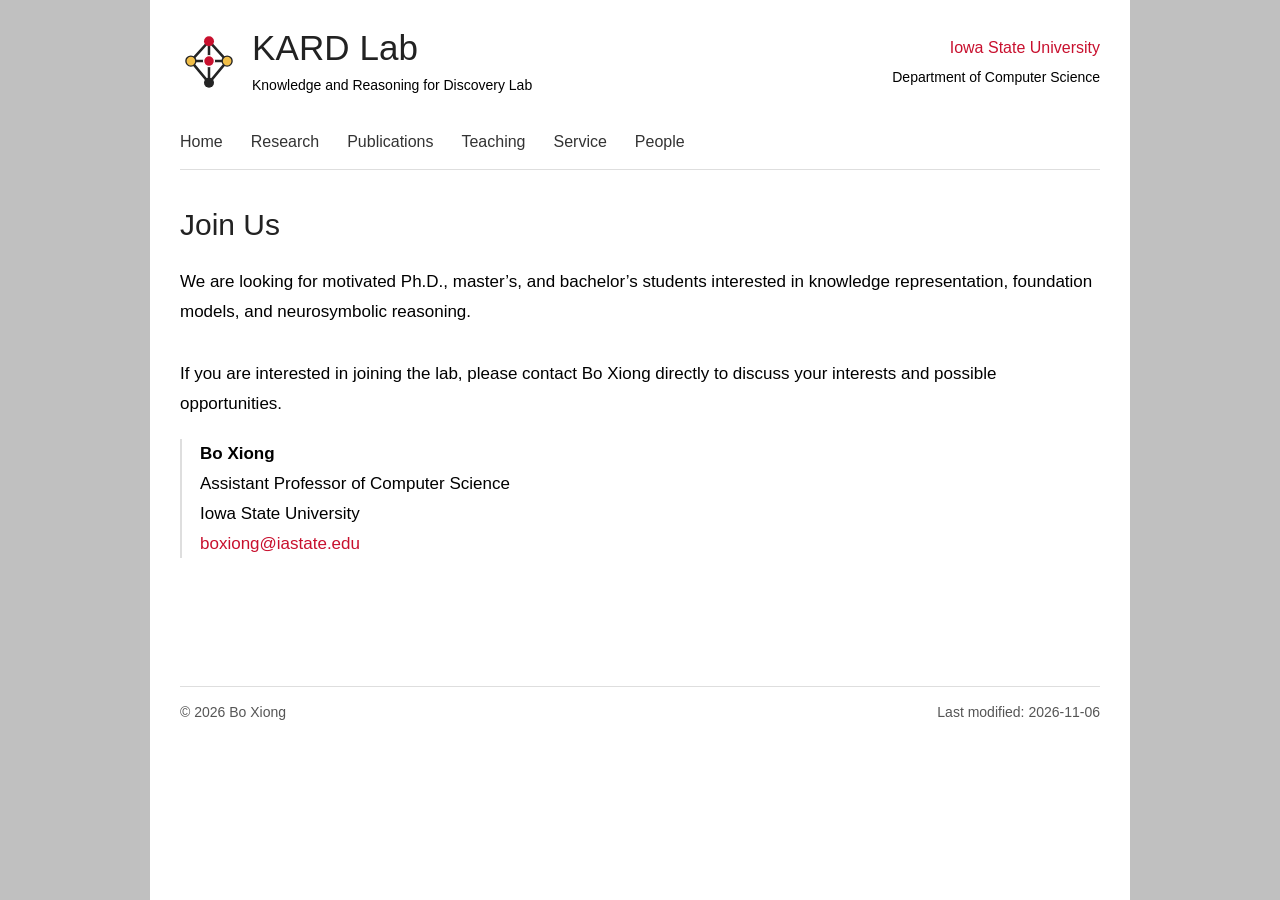
==== join.html @ 3be99595 "Open external links in new tabs while keeping internal navigation in place" ====
<!doctype html>
<html lang="en"><head>
<meta charset="utf-8"><meta name="viewport" content="width=device-width, initial-scale=1">
<title>Join Us | KARD Lab</title>
<meta name="description" content="Knowledge and Reasoning for Discovery Lab at Iowa State University. Research in semantics and knowledge representation, neurosymbolic and explainable reasoning, and reliable AI agents.">
<meta name="theme-color" content="#ffffff"><meta property="og:title" content="Join Us | KARD Lab"><meta property="og:type" content="website"><meta property="og:description" content="Knowledge and Reasoning for Discovery Lab · Iowa State University">
<link rel="icon" type="image/svg+xml" href="kard-knowledge-mark.svg"><link rel="stylesheet" href="style.css">
</head><body>
<a class="skip-link" href="#main">Skip to content</a>
<div class="site-wrap">
<header class="site-header">
<div class="header-top"><a class="lab-identity" href="index.html" aria-label="KARD Lab home"><img src="kard-knowledge-mark.svg" width="58" height="58" alt=""><div><span class="lab-name">KARD Lab</span><span class="lab-full-name">Knowledge and Reasoning for Discovery Lab</span></div></a><div class="university"><a href="https://www.iastate.edu/" target="_blank" rel="noopener noreferrer">Iowa State University</a><span>Department of Computer Science</span></div></div>

<nav class="main-nav" id="main-nav" aria-label="Main navigation"><a href="index.html">Home</a><a href="research.html">Research</a><a href="publications.html">Publications</a><a href="teaching.html">Teaching</a><a href="service.html">Service</a><a href="people.html">People</a></nav>
</header>
<main id="main">
<h1>Join Us</h1><p class="page-intro">We are looking for motivated Ph.D., master’s, and bachelor’s students interested in knowledge representation, foundation models, and neurosymbolic reasoning.</p>

<section><p>If you are interested in joining the lab, please contact Bo Xiong directly to discuss your interests and possible opportunities.</p><p class="contact-block"><strong>Bo Xiong</strong><br>Assistant Professor of Computer Science<br>Iowa State University<br><a href="mailto:boxiong@iastate.edu">boxiong@iastate.edu</a></p></section>
</main>
<footer class="site-footer"><div class="footer-bottom"><span>© 2026 Bo Xiong</span><span>Last modified: <time datetime="2026-11-06">2026-11-06</time></span></div></footer>
</div>
</body></html>
---- style.css ----
:root{--text:#454545;--heading:#303030;--link:#C8102E;--line:#e5e5e5;--muted:#666;--gold:#F1BE48}*{box-sizing:border-box}html{scroll-padding-top:24px}body{margin:0;border-top:4px solid var(--link);background:#fff;color:var(--text);font-family:'Segoe UI',Arial,Helvetica,sans-serif;font-size:17px;line-height:1.75;-webkit-font-smoothing:antialiased}a{color:var(--link);text-decoration:none;text-underline-offset:3px}a:hover{text-decoration:underline}a:focus-visible{outline:2px solid var(--link);outline-offset:5px}.site-wrap{width:min(100% - 48px,920px);margin:0 auto}.site-header{padding-top:28px}.header-top{display:flex;align-items:center;justify-content:space-between;gap:26px;padding-bottom:22px}.lab-identity{display:flex;align-items:center;gap:14px;color:var(--heading)}.lab-identity:hover{text-decoration:none}.lab-identity img{width:58px;height:58px;border-radius:2px;flex-shrink:0}.lab-identity>div{display:flex;flex-direction:column}.lab-name{font-size:35px;font-weight:400;line-height:1.15;letter-spacing:.1px}.lab-full-name{font-size:14px;line-height:1.5;color:#5b5b5b;margin-top:7px;max-width:350px}.university{display:flex;flex-direction:column;text-align:right;gap:3px;white-space:nowrap}.university>a{font-size:16px;font-weight:400;color:var(--link)}.university>span{font-size:14px;color:#666}.main-nav{display:flex;align-items:center;gap:30px;border-bottom:1px solid var(--line);padding:0 0 14px;margin-bottom:0;flex-wrap:wrap}.main-nav a{font-size:16px;color:#444;padding:5px 0}.main-nav a[aria-current=page],.main-nav a:hover{color:var(--link);text-decoration:none}.main-nav a[aria-current=page]{font-weight:500;border-bottom:2px solid var(--gold);margin-bottom:-2px}.main-nav a:hover{color:#7C2529}main{padding:34px 0 46px;min-height:calc(100vh - 390px)}h1,h2,h3{color:var(--heading);font-weight:500;line-height:1.4;margin-top:0}h1{font-size:30px;margin-bottom:21px}h2{font-size:25px;margin-bottom:20px}h3{font-size:22px;margin-bottom:12px}p{margin:0 0 19px}strong{font-weight:600}section+section{margin-top:35px}ul,ol{padding-left:23px;margin:12px 0 23px}li{margin:7px 0}.home-content{padding-top:0}.lab-banner{margin:0 0 32px;line-height:0}.lab-banner img{width:100%;height:auto;display:block}.home-about h1{font-size:27px;font-weight:500;margin-bottom:16px}.home-about p{font-size:17px;line-height:1.8}.highlighted-research{margin-top:38px;padding-top:29px;border-top:1px solid var(--line)}.center-heading{text-align:center;font-size:25px;font-weight:600;letter-spacing:.4px;margin-bottom:29px;text-transform:uppercase}.center-heading::after{content:'';display:block;width:38px;height:2px;background:var(--gold);margin:13px auto 0}.research-highlights{display:grid;grid-template-columns:repeat(3,minmax(0,1fr));gap:25px}.research-highlights article{display:flex;flex-direction:column;align-items:flex-start}.research-image{display:block;width:100%;line-height:0;margin-bottom:19px}.research-image img{width:100%;height:auto;display:block}.research-highlights h3{font-size:21px;font-weight:500;line-height:1.4;margin-bottom:15px}.research-highlights h3 a{color:#333}.research-highlights p{font-size:16px;line-height:1.8;margin-bottom:15px}.read-more{font-size:14px;text-transform:uppercase;letter-spacing:.15px}.read-more:hover,.publication-title:hover{color:#7C2529}.research-highlights .read-more{margin-top:auto}.home-updates{border-top:1px solid var(--line);margin-top:38px;padding-top:29px;display:grid;grid-template-columns:1fr;gap:33px}.home-updates>section+section{margin-top:0;border-top:1px solid var(--line);padding-top:29px}.home-updates h2{font-size:25px;margin-bottom:22px}.news-list{padding:0;list-style:none;margin:0}.news-list li{display:grid;grid-template-columns:86px minmax(0,1fr);gap:15px;font-size:16px;line-height:1.75;margin:0 0 17px}.news-list time{font-size:15px;color:#666;white-space:nowrap;padding-top:1px}.section-note{font-size:15px;color:#666;margin-top:-11px;margin-bottom:20px}.publication-list{padding:0;list-style:none;margin:0}.publication{margin:0 0 25px}.publication-title{font-size:17px;font-weight:500;line-height:1.65;color:#333}.publication-title:hover{color:var(--link)}.publication-meta{display:flex;align-items:center;gap:17px;margin:7px 0 0;font-size:15px;color:#666}.publication-meta span{font-style:italic}.publication-meta a{font-size:15px}.authors{font-size:16px;color:#606060;margin:7px 0 0;line-height:1.8}.authors strong{font-weight:500;color:#444}.full .publication-title{font-size:18px}.full .publication{margin-bottom:30px}.year-heading{font-size:25px;border-bottom:1px solid var(--line);padding-bottom:9px;margin-bottom:25px}.page-intro{max-width:100%;margin-bottom:32px}.research-section{max-width:100%}.research-section h2{font-size:24px;padding-bottom:10px;border-bottom:1px solid var(--line)}.research-section ul{font-size:17px}.related-links{font-size:16px;border-top:1px solid var(--line);padding-top:19px;margin-top:31px}.faculty{display:grid;grid-template-columns:160px minmax(0,1fr);gap:30px;margin-top:24px}.portrait{width:160px;height:205px;object-fit:cover;object-position:50% 25%}.faculty-details h3{font-size:26px;margin-bottom:9px}.role{font-size:16px;color:#666;line-height:1.75;margin-bottom:18px}.faculty-details>p:not(.role):not(.profile-links){font-size:17px}.profile-links{display:flex;gap:15px;font-size:15px;margin:21px 0 0;flex-wrap:wrap}.profile-links>span{color:#888}.people-joining{border-top:1px solid var(--line);padding-top:27px;margin-top:36px}.contact-block{font-size:17px;border-left:2px solid #dedede;padding-left:18px;margin-top:21px}.site-footer{border-top:1px solid var(--line);margin-top:6px;color:#666}.footer-information{display:grid;grid-template-columns:1.4fr 1fr .8fr;gap:26px;padding:28px 0 23px}.footer-information h2{font-size:18px;font-weight:500;color:#7C2529;margin-bottom:11px}.footer-information p{font-size:14px;line-height:1.9;margin-bottom:0}.footer-information a{color:#7C2529}.footer-bottom{padding:15px 0 20px;border-top:1px solid #efefef;font-size:14px;color:#707070}.skip-link{position:absolute;top:-100px;left:15px;background:#fff;padding:8px;z-index:20}.skip-link:focus{top:10px}
@media(max-width:800px){.site-wrap{width:calc(100% - 40px)}.header-top{gap:20px;align-items:flex-start;flex-wrap:wrap}.university{white-space:normal}.lab-full-name{max-width:310px}.university>a{font-size:15px}.university>span{font-size:14px}.research-highlights{grid-template-columns:1fr;gap:31px}.research-highlights article{display:grid;grid-template-columns:210px minmax(0,1fr);column-gap:23px;align-items:start}.research-image{grid-column:1;grid-row:1/4;margin:0}.research-highlights h3{grid-column:2;margin-bottom:10px}.research-highlights p{grid-column:2;margin-bottom:13px}.research-highlights .read-more{grid-column:2;margin-top:0}.footer-information{grid-template-columns:1.4fr 1fr;gap:25px}.footer-information>div:last-child{grid-column:1/-1}}
@media(max-width:620px){body{font-size:16px}.site-wrap{width:calc(100% - 36px)}.site-header{padding-top:22px}.header-top{gap:14px;flex-wrap:wrap;padding-bottom:17px}.lab-identity{gap:12px;align-items:flex-start}.lab-identity img{width:48px;height:48px;margin-top:3px}.lab-name{font-size:30px}.lab-full-name{font-size:14px;line-height:1.5;margin-top:6px;max-width:none}.university{width:100%;text-align:left;margin-left:60px;margin-top:-4px}.university>a{font-size:15px}.university>span{font-size:14px;display:block}.main-nav{gap:11px 21px;flex-wrap:wrap;padding-bottom:13px}.main-nav a{font-size:16px;padding:5px 0}main{padding:27px 0 34px}h1{font-size:27px}h2{font-size:24px}.home-content{padding-top:0}.lab-banner{margin:0 0 26px}.home-about h1{font-size:25px}.home-about p{font-size:16px;line-height:1.85}.highlighted-research{margin-top:30px;padding-top:26px}.center-heading{font-size:23px;margin-bottom:26px}.research-highlights{grid-template-columns:1fr;gap:34px}.research-highlights article{display:block}.research-image{max-width:440px;margin-bottom:16px}.research-highlights h3{font-size:22px;margin-bottom:12px}.research-highlights p{font-size:16px;line-height:1.8;margin-bottom:14px}.read-more{font-size:14px}.home-updates{gap:30px;margin-top:31px;padding-top:26px}.home-updates>section+section{padding-top:28px}.home-updates h2{font-size:24px}.news-list li{grid-template-columns:76px minmax(0,1fr);gap:12px;font-size:16px;margin-bottom:17px}.news-list time{font-size:14px}.publication-title{font-size:17px}.publication-meta,.publication-meta a{font-size:15px}.faculty{display:flow-root}.portrait{float:right;width:110px;height:142px;margin:0 0 16px 20px}.faculty-details h3{font-size:25px}.faculty-details>p:not(.role):not(.profile-links){font-size:16px}.role{font-size:16px}.profile-links{clear:both;font-size:15px;gap:12px}.research-section h2{font-size:23px}.research-section ul{font-size:16px}.full .publication-title{font-size:18px}.authors{font-size:16px}.footer-information{grid-template-columns:1fr;gap:24px;padding-top:26px}.footer-information>div:last-child{grid-column:auto}.footer-information h2{font-size:18px}.footer-information p,.footer-bottom{font-size:14px}.page-intro{margin-bottom:27px}}
.research-image img{aspect-ratio:12 / 7;object-fit:cover}

/* Plain white background, black text, ISU red emphasis. */
html,body{background:#fff;color:#000}:root{--text:#000;--heading:#000;--muted:#000;--link:#C8102E}h1,h2,h3,.lab-name,.lab-full-name,.university>span,.main-nav a,.research-highlights h3 a,.news-list time,.section-note,.publication-title,.publication-meta,.authors,.authors strong,.role,.profile-links>span,.site-footer,.footer-information h2,.footer-information p,.footer-bottom{color:#000}.main-nav a[aria-current=page],.main-nav a:hover,.university>a,.footer-information a,.publication-meta a,.profile-links a,a{color:#C8102E}.read-more:hover,.publication-title:hover{color:#7C2529}
/* White academic page on a gray surround. */
html{background:#e5e5e5}body{max-width:980px;margin:0 auto;padding:0 30px;min-height:100vh;background:#fff}.site-wrap{width:100%;max-width:920px}.pi-profile{display:grid;grid-template-columns:160px 1fr;gap:30px;align-items:center;margin:0 0 28px}.pi-portrait{width:160px;height:205px;object-fit:cover;object-position:center 25%}.pi-profile h1{margin:0 0 12px;font-size:30px}.pi-profile p{margin-bottom:12px}.pi-contact{font-size:16px}.pi-home h2{font-size:24px;text-transform:none;text-align:left;border-bottom:1px solid #ddd;padding-bottom:7px;margin-bottom:16px}.pi-home section+section{margin-top:27px}.pi-home .home-updates{margin-top:27px;padding-top:0;border-top:0}.pi-recruiting strong{color:#C8102E}.pi-home .news-list li{margin-bottom:13px}.lab-content .lab-banner{margin-bottom:25px}
@media(max-width:800px){.site-wrap{width:100%}body{padding:0 24px}}
@media(max-width:620px){body{padding:0 18px}.site-wrap{width:100%}.pi-profile{grid-template-columns:110px minmax(0,1fr);gap:20px;align-items:start}.pi-portrait{width:110px;height:145px}.pi-profile h1{font-size:27px}.pi-profile p,.pi-contact{font-size:15px}.university{margin-left:0}.pi-home h2{font-size:23px}}
.lab-content .center-heading{text-align:left;text-transform:none;letter-spacing:0;font-weight:500}.lab-content .center-heading::after{display:none}.lab-content .highlighted-research{margin-top:28px;padding-top:0;border-top:0}.lab-people{margin-top:32px;padding-top:25px;border-top:1px solid #ddd}.lab-people h2{font-size:24px;margin-bottom:16px}.lab-people .section-note{margin-top:0;font-size:16px}.lab-recruiting{margin-top:24px}
/* Reference background neutrals with ISU cardinal and gold accents. */
:root{--text:#000000;--heading:#222222;--link:#C8102E;--muted:#7e7e7e;--line:#aaaaaa}html{background:#C0C0C0}body{background:#FFFFFF;color:#000000;border-top:0}h1,h2,h3,.lab-name{color:#222222}.lab-full-name,.university>span,.news-list time,.publication-meta,.authors,.role,.section-note,.footer-information p{color:#000000}a,.university>a,.research-highlights h3 a,.publication-title,.publication-meta a,.profile-links a,.footer-information a{color:#C8102E}a:hover,.university>a:hover,.research-highlights h3 a:hover,.publication-title:hover,.read-more:hover{color:#7C2529}.main-nav{background:#C8102E;border:0;padding:8px 15px;gap:23px}.main-nav a,.main-nav a[aria-current=page]{color:#FFFFFF;border-bottom:0;margin:0;font-size:16px}.main-nav a:hover{color:#7C2529}.main-nav a[aria-current=page]{text-decoration:underline;text-underline-offset:5px}.footer-bottom{background:#C8102E;color:#CCCCCC;padding:8px 13px;border:0}.pi-recruiting strong{color:#C8102E}.pi-home h2,.research-section h2,.year-heading{border-color:#AAAAAA}.center-heading::after{background:#AAAAAA}.academic-list{padding-left:24px}.academic-list>li{margin-bottom:25px}.academic-list ul{margin-top:8px;margin-bottom:0}.academic-list ul li{margin:7px 0}.lab-people .faculty{align-items:center;margin-top:18px}.lab-people .faculty-details h3{margin-bottom:10px}.lab-people .role{margin-bottom:0}.phd-section{margin-top:30px}.phd-section h3{font-size:21px;margin-bottom:20px}.student-grid{display:grid;grid-template-columns:repeat(4,minmax(0,1fr));gap:24px}.student-profile{text-align:center;min-width:0}.student-avatar{max-width:130px;margin:0 auto 12px}.student-avatar svg{display:block;width:100%;height:auto}.student-profile p{font-size:15px;line-height:1.65;margin:0;min-height:50px}.empty-profile p{color:#666}.lab-content .lab-people>h2{border-bottom:1px solid #AAAAAA;padding-bottom:7px}.site-header .lab-name{color:#222222}.footer-information h2{color:#222222}
@media(max-width:620px){html{background:#C0C0C0}.main-nav{gap:6px 19px;padding:9px 12px}.main-nav a{font-size:15px}.student-grid{grid-template-columns:repeat(4,minmax(0,1fr));gap:12px}.student-profile p{font-size:13px}.student-avatar{margin-bottom:8px}.phd-section h3{font-size:20px}}

.social-links{display:flex;align-items:center;flex-wrap:wrap;gap:15px;margin:12px 0 6px}.social-links a{display:inline-flex;align-items:center;justify-content:center;min-width:28px;min-height:32px;color:#C8102E}.social-links a:hover{color:#7C2529}.social-links a:focus-visible{outline:2px solid #C8102E;outline-offset:4px}.social-links svg{display:block}

/* ISU gold identifies the current navigation item. */
.main-nav a[aria-current=page]{text-decoration:none;border-bottom:2px solid #F1BE48;margin-bottom:-2px}.main-nav a:hover{color:#F1BE48}.footer-bottom{color:#FFFFFF}.center-heading::after{background:#F1BE48}

/* Subdued navigation with restrained ISU gold accents. */
.main-nav{background:#34495E}.main-nav a,.main-nav a[aria-current=page]{color:#FFFFFF}.main-nav a:hover{color:#F1BE48}

/* Neutral navigation, cardinal selection and highlights. */
.main-nav{background:#f3f3f3;border-top:1px solid #dedede;border-bottom:1px solid #dedede;padding:8px 15px;gap:25px}
.main-nav a{color:#333333;border-bottom:2px solid transparent;margin-bottom:-2px}
.main-nav a[aria-current=page]{color:#C8102E;border-bottom:2px solid #C8102E;font-weight:600;text-decoration:none}
.main-nav a:hover{color:#C8102E}.center-heading::after{background:#C8102E}
.footer-bottom{background:#f3f3f3;color:#555;border-top:1px solid #dedede}
.people-content .lab-people{margin-top:0;padding-top:0;border-top:0}
.research-thrust-image{display:block;width:min(100%,440px);height:auto;aspect-ratio:12/7;object-fit:cover;margin:18px 0 21px}

/* Open academic navigation aligned with the content edges. */
.main-nav{background:transparent;border-top:0;border-bottom:1px solid #dedede;padding:0;gap:28px;align-items:stretch}
.main-nav a{padding:10px 0 12px;margin:0 0 -1px;border-bottom:2px solid transparent;color:#333}
.main-nav a[aria-current=page]{margin:0 0 -1px;border-bottom:2px solid #C8102E;color:#C8102E}
.main-nav a:hover{color:#C8102E}.contribution-legend{font-size:15px;margin-bottom:27px;color:#444}.authors sup{font-size:.72em;color:#C8102E;margin-left:1px}.prior-teaching li{margin:9px 0}
@media(max-width:620px){.main-nav{gap:0 21px;padding:0}.main-nav a{padding:9px 0 10px;font-size:15px}}

.publication .authors .pi-author{font-weight:700;color:#C8102E}

.footer-bottom{display:flex;justify-content:space-between;align-items:center;gap:8px 20px;flex-wrap:wrap;padding:13px 0;background:transparent;border:0;color:#555;font-size:14px}.site-footer{border-top:1px solid #dedede}

.publication-highlight{color:#C8102E;font-weight:700;font-size:15px;white-space:nowrap}.publication-meta{flex-wrap:wrap}
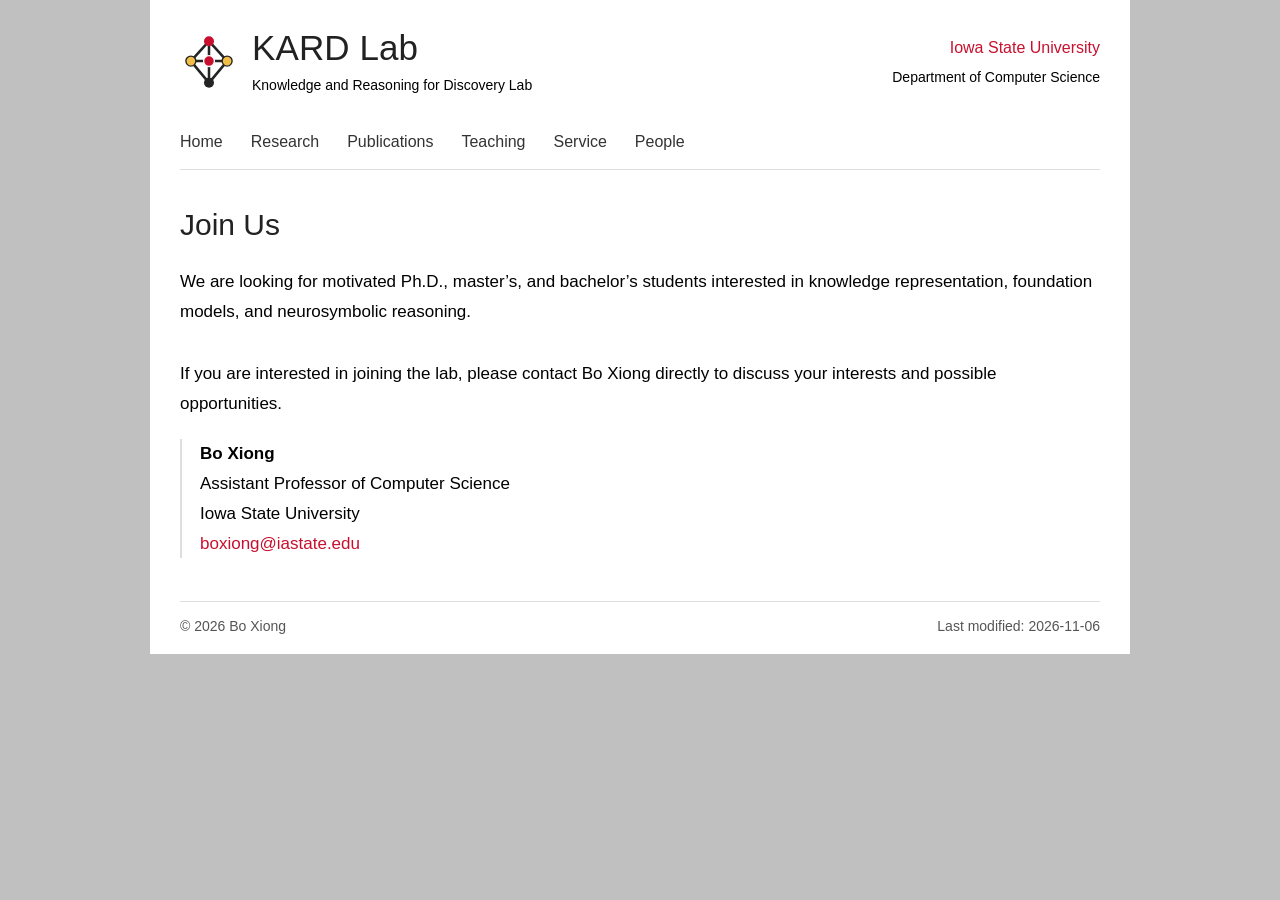
==== commit c3f27781: "Version stylesheet links to load compact page layout immediately" ====
--- a/join.html
+++ b/join.html
@@ -4,7 +4,7 @@
 <title>Join Us | KARD Lab</title>
 <meta name="description" content="Knowledge and Reasoning for Discovery Lab at Iowa State University. Research in semantics and knowledge representation, neurosymbolic and explainable reasoning, and reliable AI agents.">
 <meta name="theme-color" content="#ffffff"><meta property="og:title" content="Join Us | KARD Lab"><meta property="og:type" content="website"><meta property="og:description" content="Knowledge and Reasoning for Discovery Lab · Iowa State University">
-<link rel="icon" type="image/svg+xml" href="kard-knowledge-mark.svg"><link rel="stylesheet" href="style.css">
+<link rel="icon" type="image/svg+xml" href="kard-knowledge-mark.svg"><link rel="stylesheet" href="style.css?v=20261106-compact">
 </head><body>
 <a class="skip-link" href="#main">Skip to content</a>
 <div class="site-wrap">
--- a/style.css
+++ b/style.css
@@ -12,7 +12,7 @@
 .lab-content .center-heading{text-align:left;text-transform:none;letter-spacing:0;font-weight:500}.lab-content .center-heading::after{display:none}.lab-content .highlighted-research{margin-top:28px;padding-top:0;border-top:0}.lab-people{margin-top:32px;padding-top:25px;border-top:1px solid #ddd}.lab-people h2{font-size:24px;margin-bottom:16px}.lab-people .section-note{margin-top:0;font-size:16px}.lab-recruiting{margin-top:24px}
 /* Reference background neutrals with ISU cardinal and gold accents. */
 :root{--text:#000000;--heading:#222222;--link:#C8102E;--muted:#7e7e7e;--line:#aaaaaa}html{background:#C0C0C0}body{background:#FFFFFF;color:#000000;border-top:0}h1,h2,h3,.lab-name{color:#222222}.lab-full-name,.university>span,.news-list time,.publication-meta,.authors,.role,.section-note,.footer-information p{color:#000000}a,.university>a,.research-highlights h3 a,.publication-title,.publication-meta a,.profile-links a,.footer-information a{color:#C8102E}a:hover,.university>a:hover,.research-highlights h3 a:hover,.publication-title:hover,.read-more:hover{color:#7C2529}.main-nav{background:#C8102E;border:0;padding:8px 15px;gap:23px}.main-nav a,.main-nav a[aria-current=page]{color:#FFFFFF;border-bottom:0;margin:0;font-size:16px}.main-nav a:hover{color:#7C2529}.main-nav a[aria-current=page]{text-decoration:underline;text-underline-offset:5px}.footer-bottom{background:#C8102E;color:#CCCCCC;padding:8px 13px;border:0}.pi-recruiting strong{color:#C8102E}.pi-home h2,.research-section h2,.year-heading{border-color:#AAAAAA}.center-heading::after{background:#AAAAAA}.academic-list{padding-left:24px}.academic-list>li{margin-bottom:25px}.academic-list ul{margin-top:8px;margin-bottom:0}.academic-list ul li{margin:7px 0}.lab-people .faculty{align-items:center;margin-top:18px}.lab-people .faculty-details h3{margin-bottom:10px}.lab-people .role{margin-bottom:0}.phd-section{margin-top:30px}.phd-section h3{font-size:21px;margin-bottom:20px}.student-grid{display:grid;grid-template-columns:repeat(4,minmax(0,1fr));gap:24px}.student-profile{text-align:center;min-width:0}.student-avatar{max-width:130px;margin:0 auto 12px}.student-avatar svg{display:block;width:100%;height:auto}.student-profile p{font-size:15px;line-height:1.65;margin:0;min-height:50px}.empty-profile p{color:#666}.lab-content .lab-people>h2{border-bottom:1px solid #AAAAAA;padding-bottom:7px}.site-header .lab-name{color:#222222}.footer-information h2{color:#222222}
-@media(max-width:620px){html{background:#C0C0C0}.main-nav{gap:6px 19px;padding:9px 12px}.main-nav a{font-size:15px}.student-grid{grid-template-columns:repeat(4,minmax(0,1fr));gap:12px}.student-profile p{font-size:13px}.student-avatar{margin-bottom:8px}.phd-section h3{font-size:20px}}
+@media(max-width:620px){html{background:#C0C0C0}.main-nav{gap:6px 19px;padding:9px 12px}.main-nav a{font-size:15px}.student-grid{grid-template-columns:repeat(4,minmax(0,1fr));gap:12px}.student-profile p{font-size:14px}.student-avatar{margin-bottom:8px}.phd-section h3{font-size:20px}}
 
 .social-links{display:flex;align-items:center;flex-wrap:wrap;gap:15px;margin:12px 0 6px}.social-links a{display:inline-flex;align-items:center;justify-content:center;min-width:28px;min-height:32px;color:#C8102E}.social-links a:hover{color:#7C2529}.social-links a:focus-visible{outline:2px solid #C8102E;outline-offset:4px}.social-links svg{display:block}
 
@@ -43,3 +43,6 @@
 .footer-bottom{display:flex;justify-content:space-between;align-items:center;gap:8px 20px;flex-wrap:wrap;padding:13px 0;background:transparent;border:0;color:#555;font-size:14px}.site-footer{border-top:1px solid #dedede}
 
 .publication-highlight{color:#C8102E;font-weight:700;font-size:15px;white-space:nowrap}.publication-meta{flex-wrap:wrap}
+
+/* Let short academic pages end naturally after their content. */
+body{min-height:0}main{min-height:0;padding-bottom:24px}.site-footer{margin-top:0}.footer-bottom{padding:12px 0 15px}
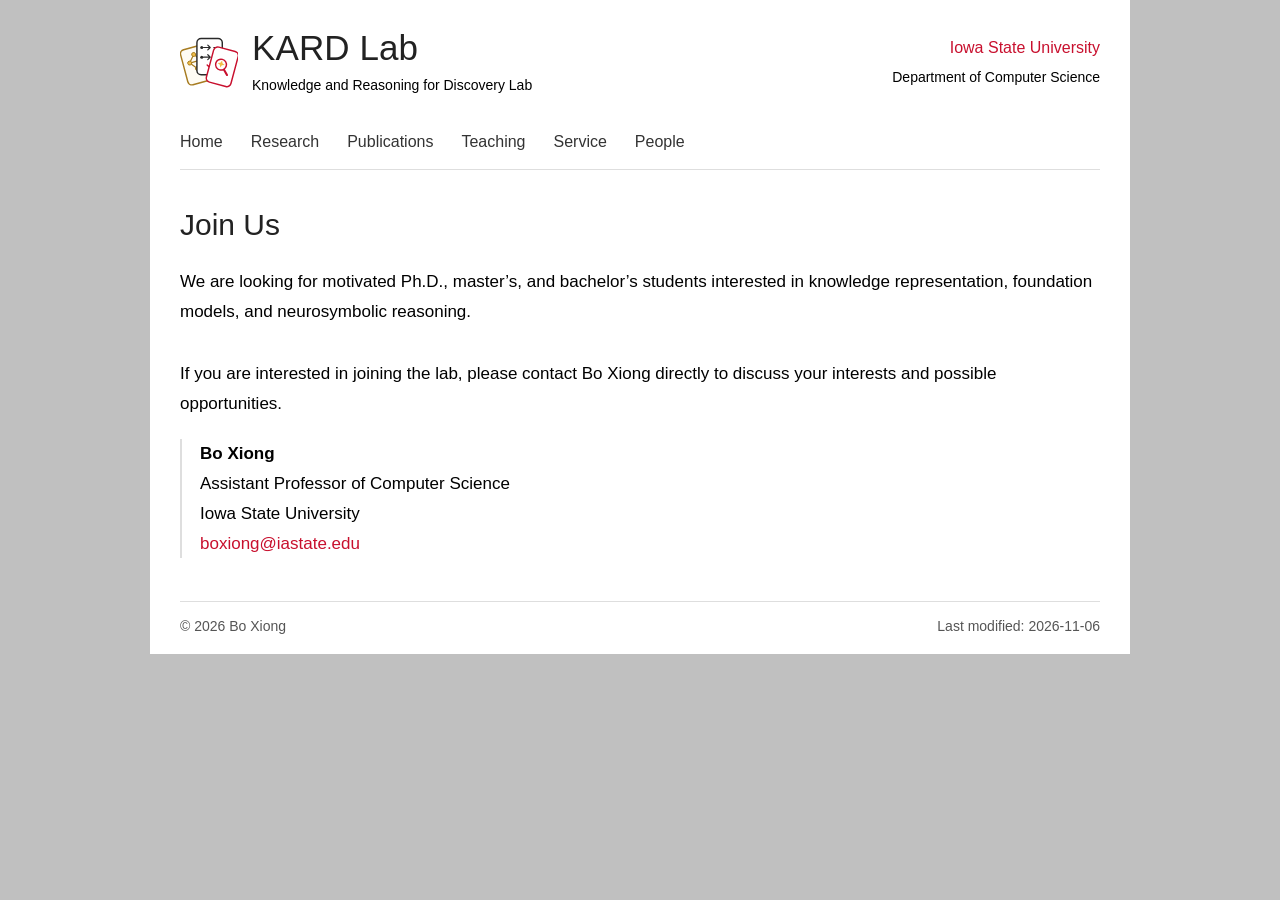
==== commit bd7b9300: "Redesign logo as overlapping knowledge, reasoning and discovery cards" ====
--- a/join.html
+++ b/join.html
@@ -4,12 +4,12 @@
 <title>Join Us | KARD Lab</title>
 <meta name="description" content="Knowledge and Reasoning for Discovery Lab at Iowa State University. Research in semantics and knowledge representation, neurosymbolic and explainable reasoning, and reliable AI agents.">
 <meta name="theme-color" content="#ffffff"><meta property="og:title" content="Join Us | KARD Lab"><meta property="og:type" content="website"><meta property="og:description" content="Knowledge and Reasoning for Discovery Lab · Iowa State University">
-<link rel="icon" type="image/svg+xml" href="kard-knowledge-mark.svg"><link rel="stylesheet" href="style.css?v=20261106-compact">
+<link rel="icon" type="image/svg+xml" href="kard-knowledge-mark.svg?v=cards"><link rel="stylesheet" href="style.css?v=20261106-compact">
 </head><body>
 <a class="skip-link" href="#main">Skip to content</a>
 <div class="site-wrap">
 <header class="site-header">
-<div class="header-top"><a class="lab-identity" href="index.html" aria-label="KARD Lab home"><img src="kard-knowledge-mark.svg" width="58" height="58" alt=""><div><span class="lab-name">KARD Lab</span><span class="lab-full-name">Knowledge and Reasoning for Discovery Lab</span></div></a><div class="university"><a href="https://www.iastate.edu/" target="_blank" rel="noopener noreferrer">Iowa State University</a><span>Department of Computer Science</span></div></div>
+<div class="header-top"><a class="lab-identity" href="index.html" aria-label="KARD Lab home"><img src="kard-knowledge-mark.svg?v=cards" width="58" height="58" alt=""><div><span class="lab-name">KARD Lab</span><span class="lab-full-name">Knowledge and Reasoning for Discovery Lab</span></div></a><div class="university"><a href="https://www.iastate.edu/" target="_blank" rel="noopener noreferrer">Iowa State University</a><span>Department of Computer Science</span></div></div>
 
 <nav class="main-nav" id="main-nav" aria-label="Main navigation"><a href="index.html">Home</a><a href="research.html">Research</a><a href="publications.html">Publications</a><a href="teaching.html">Teaching</a><a href="service.html">Service</a><a href="people.html">People</a></nav>
 </header>
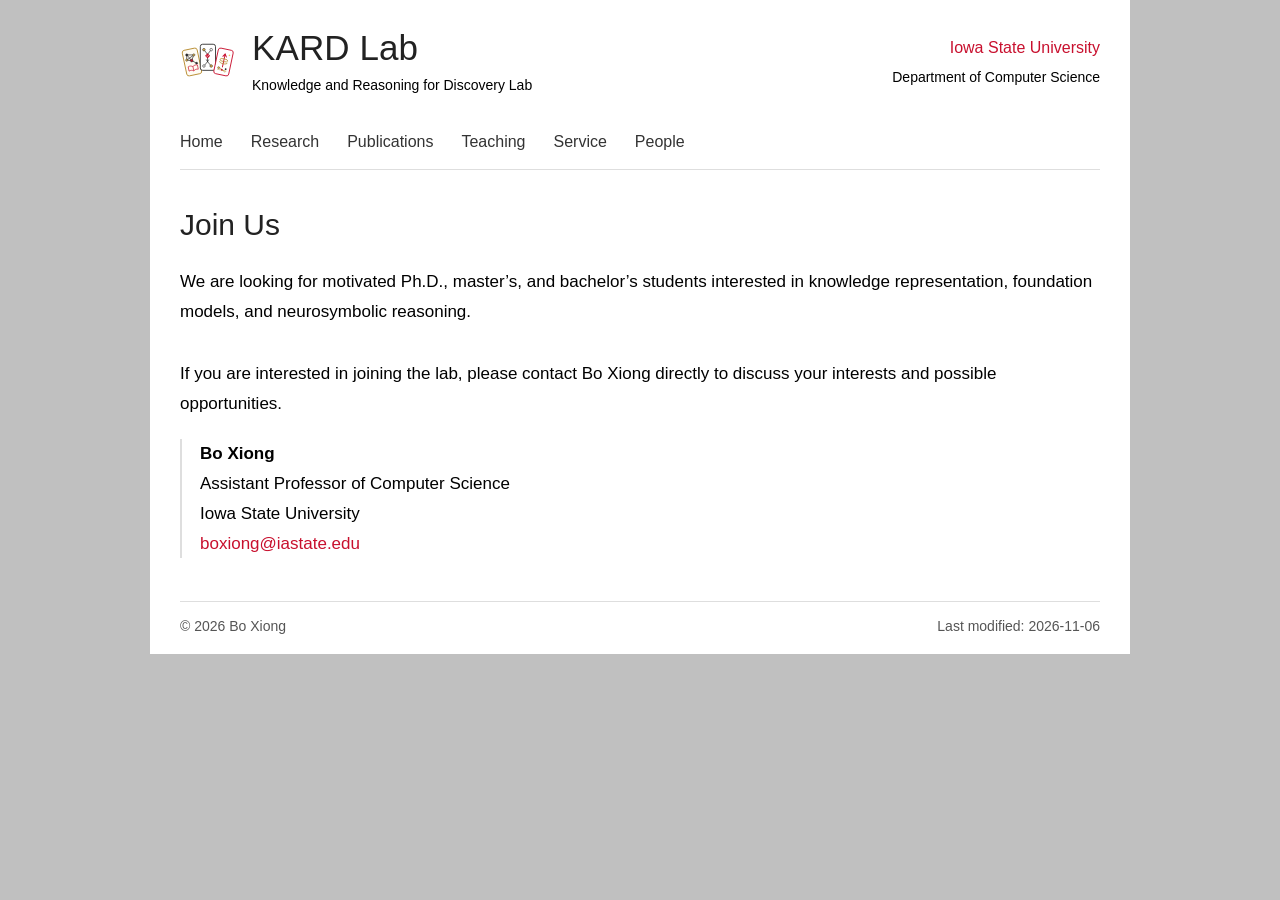
==== commit 9184bd55: "Refine three-card logo symbols and prevent clipping or obscured details" ====
--- a/join.html
+++ b/join.html
@@ -4,12 +4,12 @@
 <title>Join Us | KARD Lab</title>
 <meta name="description" content="Knowledge and Reasoning for Discovery Lab at Iowa State University. Research in semantics and knowledge representation, neurosymbolic and explainable reasoning, and reliable AI agents.">
 <meta name="theme-color" content="#ffffff"><meta property="og:title" content="Join Us | KARD Lab"><meta property="og:type" content="website"><meta property="og:description" content="Knowledge and Reasoning for Discovery Lab · Iowa State University">
-<link rel="icon" type="image/svg+xml" href="kard-knowledge-mark.svg?v=cards"><link rel="stylesheet" href="style.css?v=20261106-compact">
+<link rel="icon" type="image/svg+xml" href="kard-knowledge-mark.svg?v=cards2"><link rel="stylesheet" href="style.css?v=20261106-compact">
 </head><body>
 <a class="skip-link" href="#main">Skip to content</a>
 <div class="site-wrap">
 <header class="site-header">
-<div class="header-top"><a class="lab-identity" href="index.html" aria-label="KARD Lab home"><img src="kard-knowledge-mark.svg?v=cards" width="58" height="58" alt=""><div><span class="lab-name">KARD Lab</span><span class="lab-full-name">Knowledge and Reasoning for Discovery Lab</span></div></a><div class="university"><a href="https://www.iastate.edu/" target="_blank" rel="noopener noreferrer">Iowa State University</a><span>Department of Computer Science</span></div></div>
+<div class="header-top"><a class="lab-identity" href="index.html" aria-label="KARD Lab home"><img src="kard-knowledge-mark.svg?v=cards2" width="58" height="58" alt=""><div><span class="lab-name">KARD Lab</span><span class="lab-full-name">Knowledge and Reasoning for Discovery Lab</span></div></a><div class="university"><a href="https://www.iastate.edu/" target="_blank" rel="noopener noreferrer">Iowa State University</a><span>Department of Computer Science</span></div></div>
 
 <nav class="main-nav" id="main-nav" aria-label="Main navigation"><a href="index.html">Home</a><a href="research.html">Research</a><a href="publications.html">Publications</a><a href="teaching.html">Teaching</a><a href="service.html">Service</a><a href="people.html">People</a></nav>
 </header>
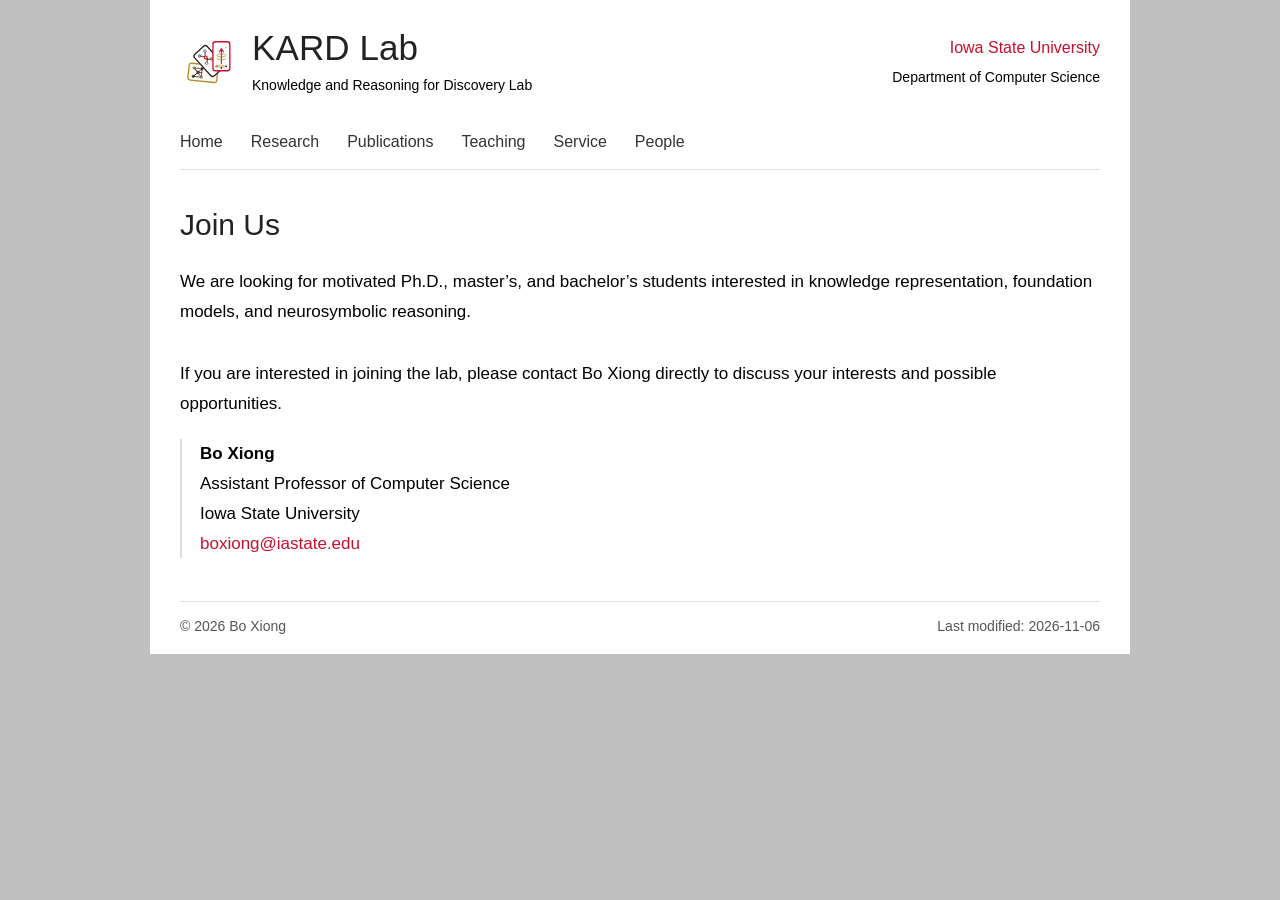
==== commit b527ff1d: "Create square 84-degree card fan; align symbols and thicken rounded borders" ====
--- a/join.html
+++ b/join.html
@@ -4,12 +4,12 @@
 <title>Join Us | KARD Lab</title>
 <meta name="description" content="Knowledge and Reasoning for Discovery Lab at Iowa State University. Research in semantics and knowledge representation, neurosymbolic and explainable reasoning, and reliable AI agents.">
 <meta name="theme-color" content="#ffffff"><meta property="og:title" content="Join Us | KARD Lab"><meta property="og:type" content="website"><meta property="og:description" content="Knowledge and Reasoning for Discovery Lab · Iowa State University">
-<link rel="icon" type="image/svg+xml" href="kard-knowledge-mark.svg?v=cards2"><link rel="stylesheet" href="style.css?v=20261106-compact">
+<link rel="icon" type="image/svg+xml" href="kard-knowledge-mark.svg?v=cards3"><link rel="stylesheet" href="style.css?v=20261106-compact">
 </head><body>
 <a class="skip-link" href="#main">Skip to content</a>
 <div class="site-wrap">
 <header class="site-header">
-<div class="header-top"><a class="lab-identity" href="index.html" aria-label="KARD Lab home"><img src="kard-knowledge-mark.svg?v=cards2" width="58" height="58" alt=""><div><span class="lab-name">KARD Lab</span><span class="lab-full-name">Knowledge and Reasoning for Discovery Lab</span></div></a><div class="university"><a href="https://www.iastate.edu/" target="_blank" rel="noopener noreferrer">Iowa State University</a><span>Department of Computer Science</span></div></div>
+<div class="header-top"><a class="lab-identity" href="index.html" aria-label="KARD Lab home"><img src="kard-knowledge-mark.svg?v=cards3" width="58" height="58" alt=""><div><span class="lab-name">KARD Lab</span><span class="lab-full-name">Knowledge and Reasoning for Discovery Lab</span></div></a><div class="university"><a href="https://www.iastate.edu/" target="_blank" rel="noopener noreferrer">Iowa State University</a><span>Department of Computer Science</span></div></div>
 
 <nav class="main-nav" id="main-nav" aria-label="Main navigation"><a href="index.html">Home</a><a href="research.html">Research</a><a href="publications.html">Publications</a><a href="teaching.html">Teaching</a><a href="service.html">Service</a><a href="people.html">People</a></nav>
 </header>
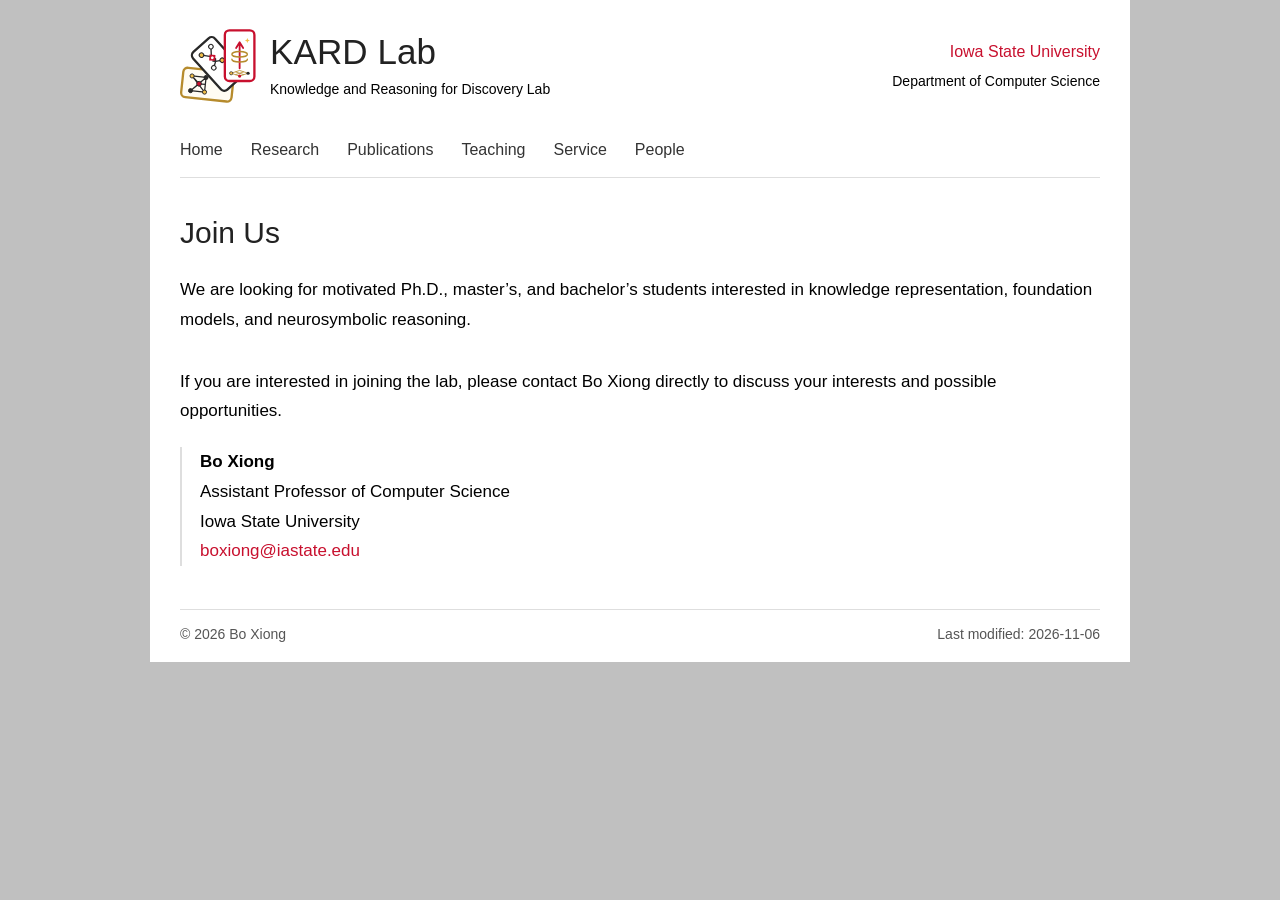
==== commit c5a1efe4: "Crop logo margins and size mark slightly taller than the lab title block" ====
--- a/join.html
+++ b/join.html
@@ -4,12 +4,12 @@
 <title>Join Us | KARD Lab</title>
 <meta name="description" content="Knowledge and Reasoning for Discovery Lab at Iowa State University. Research in semantics and knowledge representation, neurosymbolic and explainable reasoning, and reliable AI agents.">
 <meta name="theme-color" content="#ffffff"><meta property="og:title" content="Join Us | KARD Lab"><meta property="og:type" content="website"><meta property="og:description" content="Knowledge and Reasoning for Discovery Lab · Iowa State University">
-<link rel="icon" type="image/svg+xml" href="kard-knowledge-mark.svg?v=cards3"><link rel="stylesheet" href="style.css?v=20261106-compact">
+<link rel="icon" type="image/svg+xml" href="kard-knowledge-mark.svg?v=cards4"><link rel="stylesheet" href="style.css?v=20261106-logo-fit">
 </head><body>
 <a class="skip-link" href="#main">Skip to content</a>
 <div class="site-wrap">
 <header class="site-header">
-<div class="header-top"><a class="lab-identity" href="index.html" aria-label="KARD Lab home"><img src="kard-knowledge-mark.svg?v=cards3" width="58" height="58" alt=""><div><span class="lab-name">KARD Lab</span><span class="lab-full-name">Knowledge and Reasoning for Discovery Lab</span></div></a><div class="university"><a href="https://www.iastate.edu/" target="_blank" rel="noopener noreferrer">Iowa State University</a><span>Department of Computer Science</span></div></div>
+<div class="header-top"><a class="lab-identity" href="index.html" aria-label="KARD Lab home"><img src="kard-knowledge-mark.svg?v=cards4" width="58" height="58" alt=""><div><span class="lab-name">KARD Lab</span><span class="lab-full-name">Knowledge and Reasoning for Discovery Lab</span></div></a><div class="university"><a href="https://www.iastate.edu/" target="_blank" rel="noopener noreferrer">Iowa State University</a><span>Department of Computer Science</span></div></div>
 
 <nav class="main-nav" id="main-nav" aria-label="Main navigation"><a href="index.html">Home</a><a href="research.html">Research</a><a href="publications.html">Publications</a><a href="teaching.html">Teaching</a><a href="service.html">Service</a><a href="people.html">People</a></nav>
 </header>
--- a/style.css
+++ b/style.css
@@ -46,3 +46,8 @@
 
 /* Let short academic pages end naturally after their content. */
 body{min-height:0}main{min-height:0;padding-bottom:24px}.site-footer{margin-top:0}.footer-bottom{padding:12px 0 15px}
+
+.lab-identity img{width:64px;height:64px;object-fit:contain}@media(max-width:620px){.lab-identity img{width:52px;height:52px}}
+
+/* Match the visible mark to the two-line lab title. */
+.lab-identity{align-items:center}.lab-identity img{width:76px;height:76px;margin-top:0}@media(max-width:620px){.lab-identity{align-items:center}.lab-identity img{width:68px;height:68px;margin-top:0}}
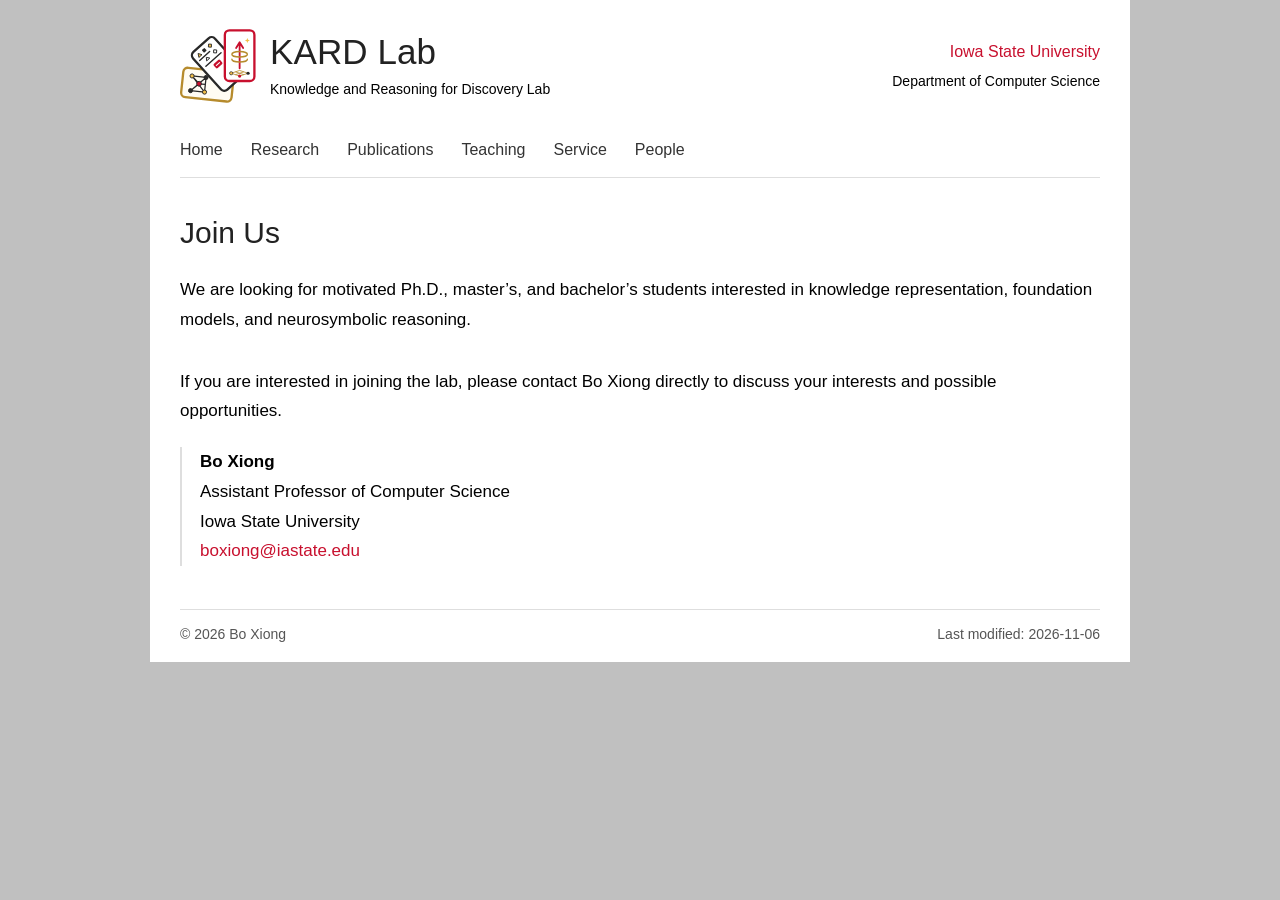
==== commit da616ac4: "Use a text-free inference proof tree to distinguish reasoning from knowledge graph" ====
--- a/join.html
+++ b/join.html
@@ -4,12 +4,12 @@
 <title>Join Us | KARD Lab</title>
 <meta name="description" content="Knowledge and Reasoning for Discovery Lab at Iowa State University. Research in semantics and knowledge representation, neurosymbolic and explainable reasoning, and reliable AI agents.">
 <meta name="theme-color" content="#ffffff"><meta property="og:title" content="Join Us | KARD Lab"><meta property="og:type" content="website"><meta property="og:description" content="Knowledge and Reasoning for Discovery Lab · Iowa State University">
-<link rel="icon" type="image/svg+xml" href="kard-knowledge-mark.svg?v=cards4"><link rel="stylesheet" href="style.css?v=20261106-logo-fit">
+<link rel="icon" type="image/svg+xml" href="kard-knowledge-mark.svg?v=cards5"><link rel="stylesheet" href="style.css?v=20261106-logo-fit">
 </head><body>
 <a class="skip-link" href="#main">Skip to content</a>
 <div class="site-wrap">
 <header class="site-header">
-<div class="header-top"><a class="lab-identity" href="index.html" aria-label="KARD Lab home"><img src="kard-knowledge-mark.svg?v=cards4" width="58" height="58" alt=""><div><span class="lab-name">KARD Lab</span><span class="lab-full-name">Knowledge and Reasoning for Discovery Lab</span></div></a><div class="university"><a href="https://www.iastate.edu/" target="_blank" rel="noopener noreferrer">Iowa State University</a><span>Department of Computer Science</span></div></div>
+<div class="header-top"><a class="lab-identity" href="index.html" aria-label="KARD Lab home"><img src="kard-knowledge-mark.svg?v=cards5" width="58" height="58" alt=""><div><span class="lab-name">KARD Lab</span><span class="lab-full-name">Knowledge and Reasoning for Discovery Lab</span></div></a><div class="university"><a href="https://www.iastate.edu/" target="_blank" rel="noopener noreferrer">Iowa State University</a><span>Department of Computer Science</span></div></div>
 
 <nav class="main-nav" id="main-nav" aria-label="Main navigation"><a href="index.html">Home</a><a href="research.html">Research</a><a href="publications.html">Publications</a><a href="teaching.html">Teaching</a><a href="service.html">Service</a><a href="people.html">People</a></nav>
 </header>
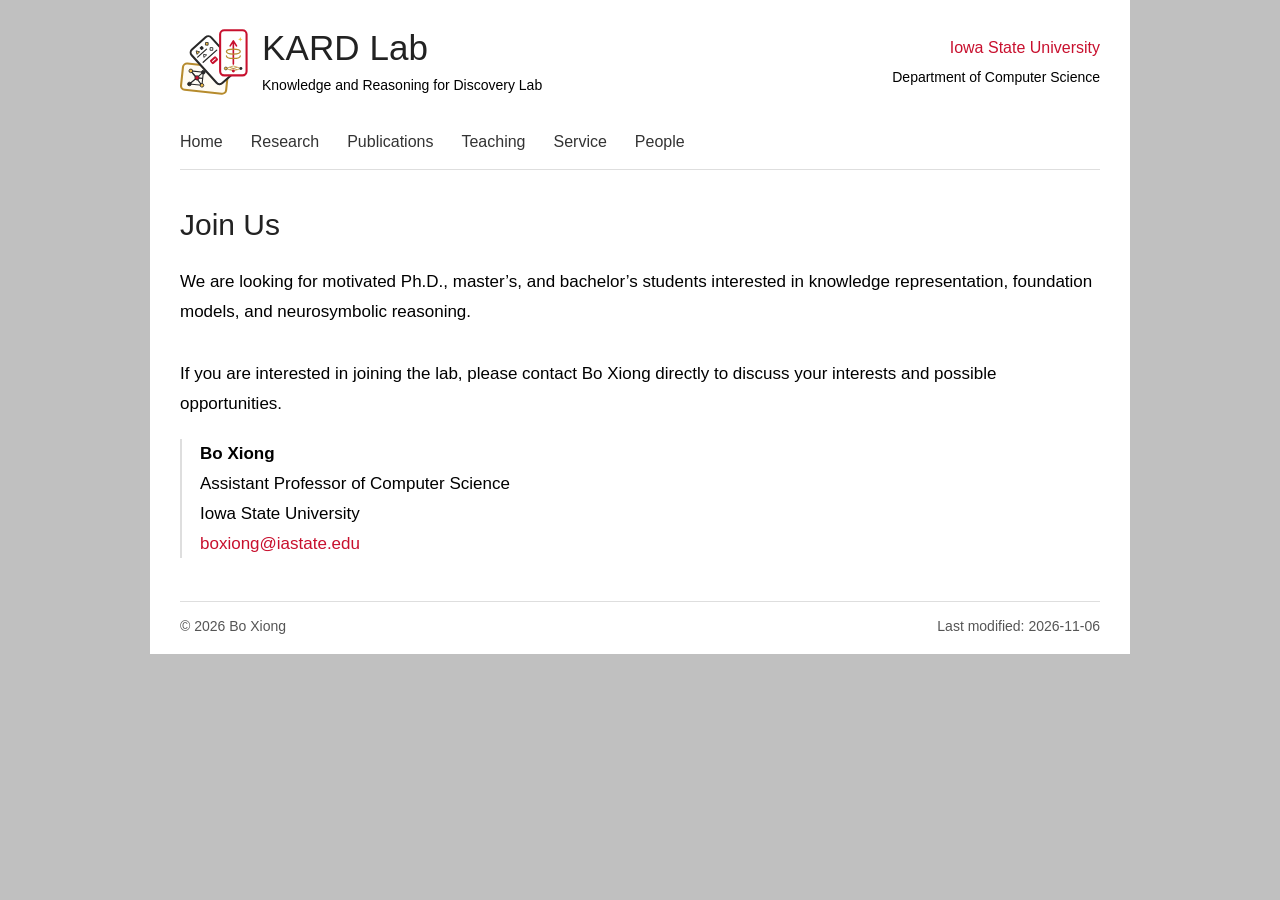
==== commit f09be159: "Reduce header logo slightly to align with the lab title block" ====
--- a/join.html
+++ b/join.html
@@ -4,7 +4,7 @@
 <title>Join Us | KARD Lab</title>
 <meta name="description" content="Knowledge and Reasoning for Discovery Lab at Iowa State University. Research in semantics and knowledge representation, neurosymbolic and explainable reasoning, and reliable AI agents.">
 <meta name="theme-color" content="#ffffff"><meta property="og:title" content="Join Us | KARD Lab"><meta property="og:type" content="website"><meta property="og:description" content="Knowledge and Reasoning for Discovery Lab · Iowa State University">
-<link rel="icon" type="image/svg+xml" href="kard-knowledge-mark.svg?v=cards5"><link rel="stylesheet" href="style.css?v=20261106-logo-fit">
+<link rel="icon" type="image/svg+xml" href="kard-knowledge-mark.svg?v=cards5"><link rel="stylesheet" href="style.css?v=20261106-logo-fit2">
 </head><body>
 <a class="skip-link" href="#main">Skip to content</a>
 <div class="site-wrap">
--- a/style.css
+++ b/style.css
@@ -50,4 +50,4 @@
 .lab-identity img{width:64px;height:64px;object-fit:contain}@media(max-width:620px){.lab-identity img{width:52px;height:52px}}
 
 /* Match the visible mark to the two-line lab title. */
-.lab-identity{align-items:center}.lab-identity img{width:76px;height:76px;margin-top:0}@media(max-width:620px){.lab-identity{align-items:center}.lab-identity img{width:68px;height:68px;margin-top:0}}
+.lab-identity{align-items:center}.lab-identity img{width:68px;height:68px;margin-top:0}@media(max-width:620px){.lab-identity{align-items:center}.lab-identity img{width:60px;height:60px;margin-top:0}}
